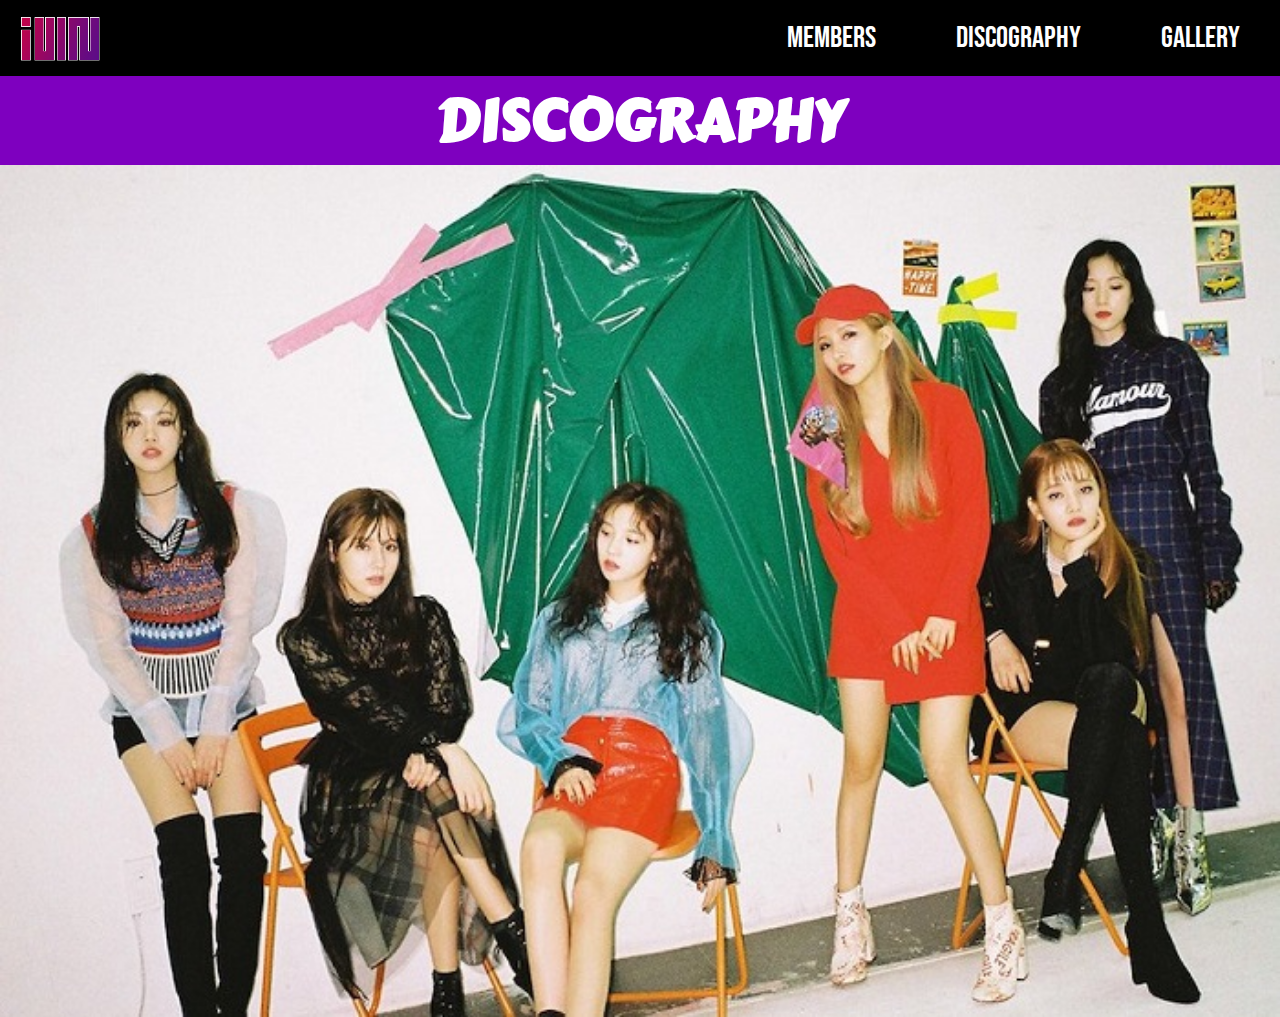
==== discography.html @ 2b24b5a2 "." ====
<!DOCTYPE html>
<html>
  <head>
    <meta charset="UTF-8">
    <meta name="viewport" content="width=device-width, initial-scale=1.0">
    <meta http-equiv="X-UA-Compatible" content="ie=edge">
    <link href= "style.css" rel="stylesheet" type="text/css">
    <link href="https://fonts.googleapis.com/css2?family=Bebas+Neue&family=Carter+One&display=swap" rel="stylesheet">
    <title>Navigation</title>
  </head>
  <body>
    <nav class="nav-bar">
        <div class= "logo"><a href= "index.html"><img src= "gidlelogo.png" style= "width: 80px; height: 45px"></a> </div>
        <div class="nav-links">
          <ul>
            <li><a href="https://kprofiles.com/idle-members-profile/" target="_blank">Members</a></li>
            <li><a href="discography.html">Discography</a></li>
            <li><a href="gallery.html">Gallery</a></li>
          </ul>
        </div>
      </nav>
      <div class="title-text">
        <h1 style="font-size: 4.5vw;">Discography</h1>
      <div class="discography-photo"><img src="gidlephoto3.jpg" alt="gidle debut album" width="700px"; height="466px">
      </div>
  </body>
</html>
---- style.css ----
* {
  margin: 0px;
  padding: 0px;
  box-sizing: border-box;
}

.title-text h1{
  position: relative;
  margin: 0;
  padding: 0;
  display: flex;
  justify-content: center;
  text-align: center;
  text-transform: uppercase;
  color: white;
  white-space: nowrap;
  font-family: 'Carter One', cursive;
}

.main-photo img{
  display: flex;
  width: 100%;
  height: auto;
}

.discography-photo img{
  display: flex;
  width: 100%;
  height: auto;
}

.gallery-photo img{
  display: flex;
  width: 100%;
  height: auto;
}
.official-logo {
  position: absolute;
  display: flex;
  width: 150px;
  height: 150px;
  left: 50px;
  top: 1263px;
}

.deul {
  position: absolute;
  display: flex;
  width: 80px;
  height: 80px;
  left: 120px;
  top: 1420px;
}

.neverland-logo {
  position: absolute;
  display: flex;
  width: 150px;
  height: 150px;
  top: 1263px;
  right: 450px;
}

.neon-red {
  position: absolute;
  display: flex;
  width: 70px;
  height: 70px;
  top: 1680px;
  right: 530px;
}

.chic-violet {
  position: absolute;
  display: flex;
  width: 70px;
  height: 70px;
  top: 1600px;
  right: 530px;
}

.cube-logo {
  position: absolute;
  display: flex;
  width: 70px;
  height: 70px;
  top: 1600px;
  left: 50px;
}

.republic-logo {
  position: absolute;
  display: flex;
  width: 70px;
  height: 70px;
  top: 1600px;
  left: 130px;
}

.universal-logo {
  position: absolute;
  display: flex;
  width: 70px;
  height: 70px;
  top: 1680px;
  left: 50px;
}

.hotidol-logo {
  position: absolute;
  display: flex;
  width: 70px;
  height: 70px;
  top: 1680px;
  left: 130px;
}


.intro-text h2{
  position: relative;
  font-family: 'Bebas Neue', sans-serif;
  text-align: center;
  justify-content: center;
  top: 50px;
  color: white;
  flex-wrap: wrap;
  font-size: 50px;
}

.intro-text p {
  position: relative;
  text-align: center;
  justify-content: center;
  color: white;
  overflow-wrap: break-word;
  font-size: 18px;
  top: 80px;
}

.name-text h2 {
  position: absolute;
  font-family: 'Bebas Neue', sans-serif;
  font-size: 40px;
  color: white;
  top: 1195px;
  padding-left: 50px;
}

.name-text p {
  position: absolute;
  color: white;
  font-size: 17px;
  top: 1260px;
  left: 220px;
  overflow-wrap: break-word;
  line-height: 25px;
}

.fandom-text h2 {
  position: absolute;
  font-family: 'Bebas Neue', sans-serif;
  font-size: 40px;
  color: white;
  top: 1195px;
  padding-left: 665px;
}

.fandom-text p {
  position: absolute;
  font-size: 17px;
  color: white;
  top: 1260px;
  left: 830px;
  line-height: 25px;
}

.colours-text h2 {
  position: absolute;
  font-family: 'Bebas Neue', sans-serif;
  font-size: 40px;
  color: white;
  top: 1530px;
  right: 380px;
}

.colours-text p {
  position: absolute;
  font-size: 17px;
  color: white;
  top: 1600px;
  left: 750px;
}

.labels-text h2{
  position: absolute;
  font-family: 'Bebas Neue', sans-serif;
  font-size: 40px;
  color: white;
  top: 1530px;
  left: 50px;
}

.labels-text p {
  position: absolute;
  font-size: 17px;
  color: white;
  top: 1600px;
  left: 220px;
  line-height: 25px;
}

.members-text h2 {
  position: relative;
  text-align: center;
  justify-content: center;
  color: white;
  font-family: 'Bebas Neue', sans-serif;
  font-size: 40px;
  top: 800px;
}

.links-text h2 {
  position: relative;
  text-align: center;
  justify-content: center;
  color: white;
  font-family: 'Bebas Neue', sans-serif;
  font-size: 40px;
  top: 1000px;
}

.links-text p {
  position: relative;
  text-decoration: none;
  justify-content: center;
  text-align: center;
  color: white;
  top: 1000px;
}

.links-text a:link {
  text-decoration: none;
  color: white;
  font-size: 18px;
  line-height: 30px;
}

.links-text a:visited {
  text-decoration: none;
  color: white;
}

.links-text a:hover {
  color: rgb(0, 0, 107);
}

body {
  font-family: "Arial", serif;
  background-color: #7e00bf;
  margin: 0;
  padding: 0;
  overflow-x: hidden;
}

header {
  position: fixed;
}

div.logo {
  margin-left: 20px;
  padding-top: 10px;
}

.nav-bar {
  z-index: 1;
  width: 100%;
  display: flex;
  justify-content: space-between;
  align-items: center;
  background-color: black;
  color: white;
  font-family: 'Bebas Neue', sans-serif;
  font-size: 30px;
}

.nav-links ul {
  position: relative;
  margin: 0;
  padding: 0;
  display: flex;
}

.nav-links li {
  position: relative;
  list-style: none;
}

.nav-links li a {
  position: relative;
  text-decoration: none;
  color: white;
  padding: 20px 40px;
  display: block;
}

.nav-links li:hover {
  background-color: rgb(143, 143, 143);
  color: black;
}

.members-box {
  display: flex;
  flex-wrap: wrap;
  justify-content: center;
  align-items: center;
}

.miyeon-box {
  position: relative;
  display: flex;
  flex-direction: column;
  align-items: center;
  justify-content: center;
  width: 350px;
  height: auto;
  background-color: white;
  text-align: center;
  margin: 20px;
  padding: 20px;
  top: 860px;
}

.minnie-box {
  position: relative;
  display: flex;
  flex-direction: column;
  align-items: center;
  justify-content: center;
  width: 350px;
  height: auto;
  background-color: white;
  text-align: center;
  margin: 20px;
  padding: 20px;
  top: 890px;
}

.soojin-box {
  position: relative;
  display: flex;
  flex-direction: column;
  align-items: center;
  justify-content: center;
  width: 350px;
  height: auto;
  background-color: white;
  text-align: center;
  margin: 20px;
  padding: 20px;
  top: 870px;
}

.soyeon-box {
  position: relative;
  display: flex;
  flex-direction: column;
  align-items: center;
  justify-content: center;
  width: 350px;
  height: auto;
  background-color: white;
  text-align: center;
  margin: 20px;
  padding: 20px;
  top: 870px;
}

.yuqi-box {
  position: relative;
  display: flex;
  flex-direction: column;
  align-items: center;
  justify-content: center;
  width: 350px;
  height: auto;
  background-color: white;
  text-align: center;
  margin: 20px;
  padding: 20px;
  top: 880px;
}

.shuhua-box {
  position: relative;
  display: flex;
  flex-direction: column;
  align-items: center;
  justify-content: center;
  width: 350px;
  height: auto;
  background-color: white;
  text-align: center;
  margin: 20px;
  padding: 20px;
  top: 860px;
}

.miyeon-id {
  display: flex;
  justify-content: center;
  align-items: center;
  width: 275px;
  height: 350px;
  margin-bottom: 10px;
  padding: 20px;
  -webkit-background-size: cover;
  background-size: cover;
  background-position: center center;
}

.miyeon-box .miyeon-id {
  background-image: url(miyeonid.jpeg);
}

.minnie-id {
  display: flex;
  justify-content: center;
  align-items: center;
  width: 275px;
  height: 350px;
  margin-bottom: 10px;
  padding: 20px;
  -webkit-background-size: cover;
  background-size: cover;
  background-position: center center;
}

.minnie-box .minnie-id {
  background-image: url(minnieid.jpeg);
}

.soojin-id {
  display: flex;
  justify-content: center;
  align-items: center;
  width: 275px;
  height: 350px;
  margin-bottom: 10px;
  padding: 20px;
  -webkit-background-size: cover;
  background-size: cover;
  background-position: center center;
}

.soojin-box .soojin-id {
  background-image: url(soojinid.jpeg);
}

.soyeon-id {
  display: flex;
  justify-content: center;
  align-items: center;
  width: 275px;
  height: 350px;
  margin-bottom: 10px;
  padding: 20px;
  -webkit-background-size: cover;
  background-size: cover;
  background-position: center center;
}

.soyeon-box .soyeon-id {
  background-image: url(soyeonid.jpeg);
}

.yuqi-id {
  display: flex;
  justify-content: center;
  align-items: center;
  width: 275px;
  height: 350px;
  margin-bottom: 10px;
  padding: 20px;
  -webkit-background-size: cover;
  background-size: cover;
  background-position: center center;
}

.yuqi-box .yuqi-id {
  background-image: url(yuqiid.jpeg);
}

.shuhua-id {
  display: flex;
  justify-content: center;
  align-items: center;
  width: 275px;
  height: 350px;
  margin-bottom: 10px;
  padding: 20px;
  -webkit-background-size: cover;
  background-size: cover;
  background-position: center center;
}

.shuhua-box .shuhua-id {
  background-image: url(shuhuaid.jpeg);
}

.miyeon-text h3 {
  font-size: 24px;
  line-height: 40px;
}

.minnie-text h3 {
  font-size: 24px;
  line-height: 40px;
}

.soojin-text h3 {
  font-size: 24px;
  line-height: 40px;
}

.soyeon-text h3 {
  font-size: 24px;
  line-height: 40px;
}

.yuqi-text h3 {
  font-size: 24px;
  line-height: 40px;
}

.shuhua-text h3 {
  font-size: 24px;
  line-height: 40px;
}

.miyeon-text p {
  font-size: 17px;
}

.minnie-text p {
  font-size: 17px;
}

.soojin-text p {
  font-size: 17px;
}

.soyeon-text p {
  font-size: 17px;
}

.yuqi-text p {
  font-size: 17px;
}

.shuhua-text p {
  font-size: 17px;
}

.miyeon-box:hover {
  background-color: rgb(231, 231, 231);
  color: black;
}

.minnie-box:hover {
  background-color: lightskyblue;
  color: black;
}

.soojin-box:hover {
  background-color: rgb(196, 0, 0);
  color: white;
}

.soyeon-box:hover {
  background-color: rgb(223, 119, 0);
  color: white;
}

.yuqi-box:hover {
  background-color: rgb(0, 112, 0);
  color: white;
}

.shuhua-box:hover {
  background-color: rgb(255, 255, 19);
  color: black;
}


@media screen and (max-width: 1024px){
  .nav-bar{
    width: 100%;
  }
}

@media screen and (max-width: 600px){

  div.logo {
    margin: 10px; 
  }

  .nav-bar {
    font-size: 20px;
    align-items: right;
  }

  .nav-links li a {
    padding: 20px 15px;
  }

  .intro-text h2{
    font-size: 30px;
  }

  .intro-text p{
    overflow-wrap: break-word;
    font-size: 14px;
  }

  .name-text h2{
    position: relative;
    font-size: 30px;
    justify-content: center;
    text-align: center;
    top: 120px;
    padding: 0;
  }

  .name-text p {
    position: relative;
    font-size: 14px;
    justify-content: center;
    text-align: center;
    padding: 0;
    left: 0;
    top: 300px;
    line-height: 20px;
  }

  .fandom-text h2 {
    position: relative;
    font-size: 30px;
    justify-content: center;
    text-align: center;
    top: 340px;
    padding: 0;
  }

  .fandom-text p {
    position: relative;
    font-size: 14px;
    justify-content: center;
    text-align: center;
    top: 520px;
    padding: 0;
    left: 0;
    right: 0;
  }

  .labels-text h2 {
    position: relative;
    font-size: 30px;
    justify-content: center;
    text-align: center;
    top: 410px;
    left: 0;
    padding: 0;
  }

  .labels-text p {
    position: relative;
    font-size: 14px;
    justify-content: center;
    text-align: center;
    top: 510px;
    left: 0;
    padding: 0;
  }

  .colours-text h2 {
    position: relative;
    font-size: 30px;
    justify-content: center;
    text-align: center;
    top: 840px;
    left: 0;
    padding: 0;
  }

  .colours-text p {
    position: relative;
    font-size: 14px;
    justify-content: center;
    text-align: center;
    top: 950px;
    left: 0;
    padding: 0;
  }

  .members-text h2 {
    position: relative;
    font-size: 30px;
    justify-content: center;
    text-align: center;
    top: 860px;
    left: 0;
    padding: 0;
  }

  .official-logo {
    position: absolute;
    width: 150px;
    height: 150px;
    top: 750px;
    left: 130px;
  }

  .deul {
    position: absolute;
    width: 150px;
    height: 150px;
    top: 750px;
    left: 300px;
  }

  .neverland-logo {
    position: absolute;
    top: 1210px;
    left: 220px;
  }

  .cube-logo {
    position: absolute;
    left: 135px;
    top: 1690px;
  }

  .republic-logo {
    position: absolute;
    top: 1690px;
    left: 215px;
  }

  .universal-logo {
    position: absolute;
    top: 1690px;
    left: 295px;
  }

  .hotidol-logo {
    position: absolute;
    top: 1690px;
    left: 375px;
  }

  .neon-red {
    position: absolute;
    top: 1970px;
    left: 215px;
  }

  .chic-violet {
    position: absolute;
    top: 1970px;
    left: 295px;
  }

}
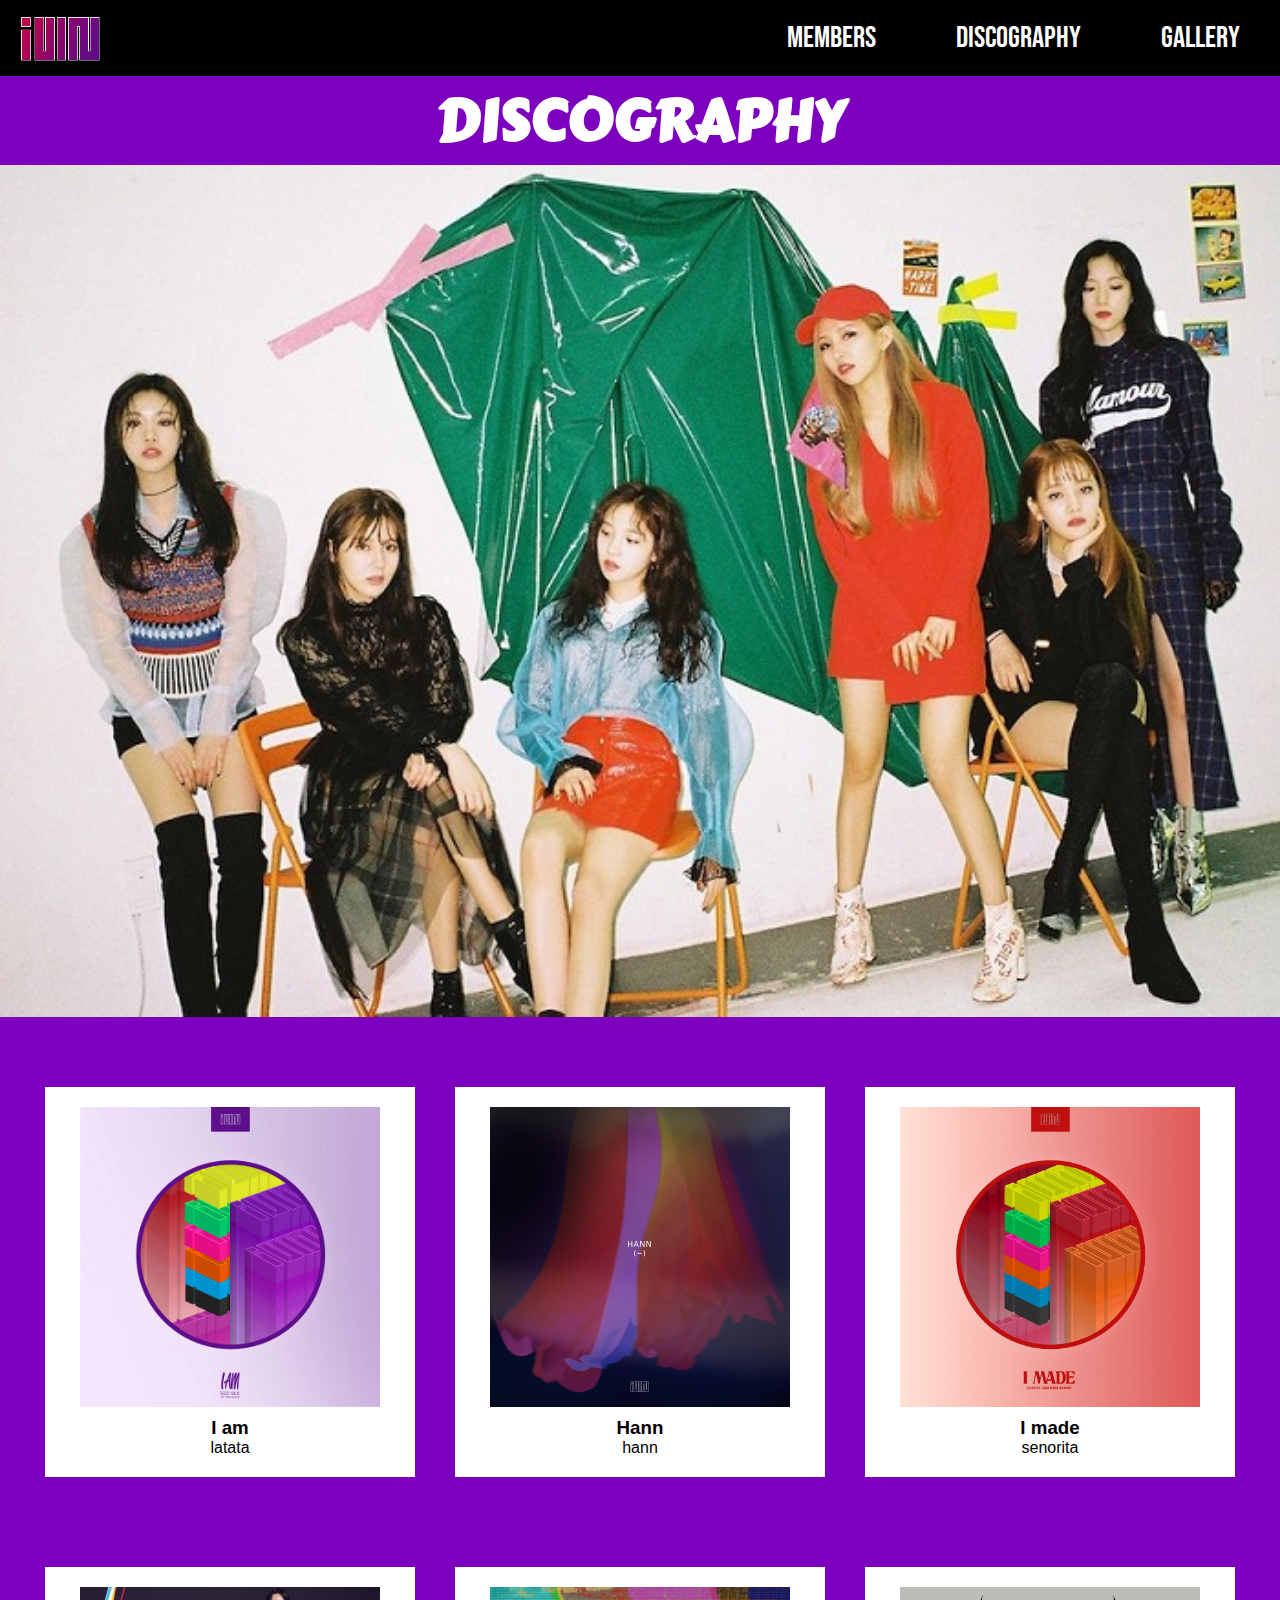
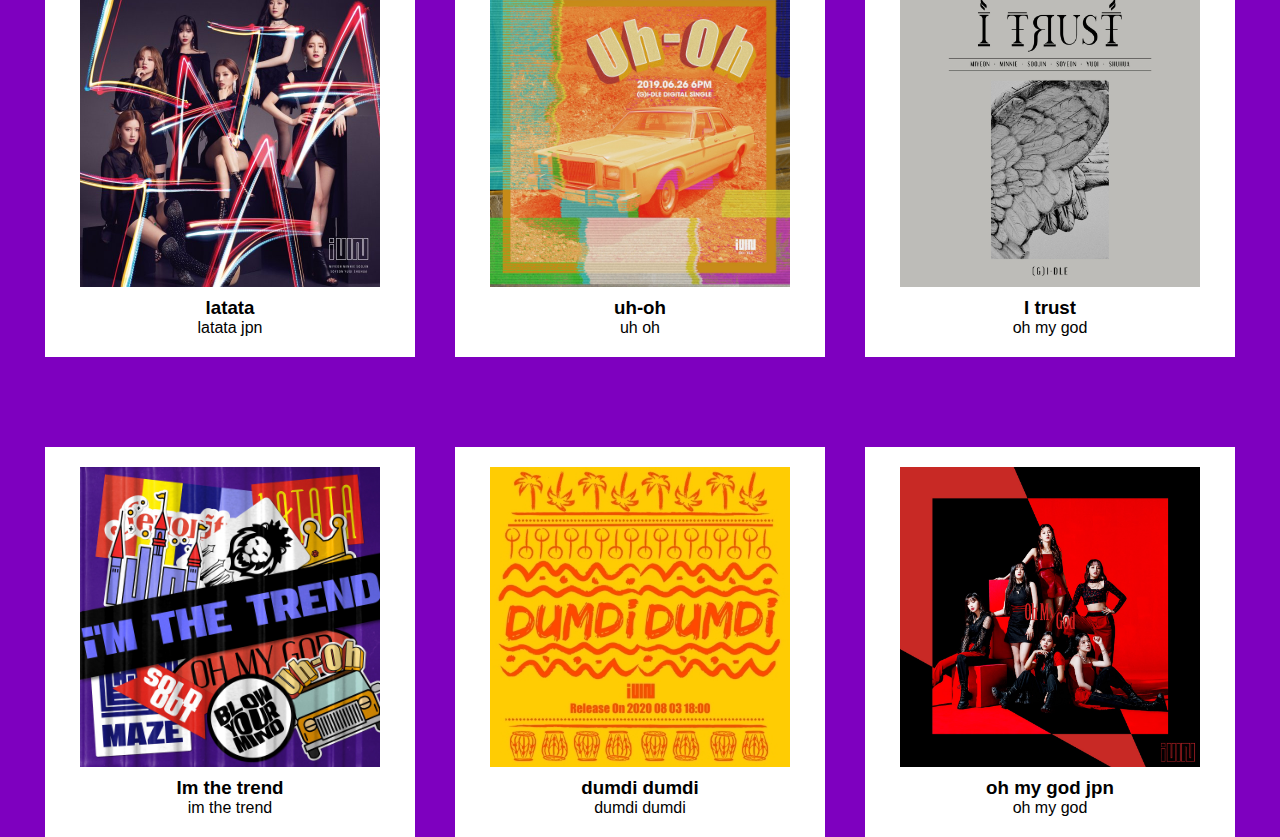
==== commit 6605b6d0: "." ====
--- a/discography.html
+++ b/discography.html
@@ -23,5 +23,70 @@
         <h1 style="font-size: 4.5vw;">Discography</h1>
       <div class="discography-photo"><img src="gidlephoto3.jpg" alt="gidle debut album" width="700px"; height="466px">
       </div>
+      <div class="disco-box">
+          <div class="iam-box">
+              <div class="iam-cover"></div>
+              <div class="iam-text">
+                  <h3>I am</h3>
+                  <p>latata</p>
+              </div>
+          </div>
+          <div class="hann-box">
+            <div class="hann-cover"></div>
+            <div class="hann-text">
+                <h3>Hann</h3>
+                <p>hann</p>
+            </div>
+        </div>
+        <div class="imade-box">
+            <div class="imade-cover"></div>
+            <div class="imade-text">
+                <h3>I made</h3>
+                <p>senorita</p>
+            </div>
+        </div>
+        <div class="latata-box">
+            <div class="latata-cover"></div>
+            <div class="latata-text">
+                <h3>latata</h3>
+                <p>latata jpn</p>
+            </div>
+        </div>
+        <div class="uhoh-box">
+            <div class="uhoh-cover"></div>
+            <div class="uhoh-text">
+                <h3>uh-oh</h3>
+                <p>uh oh</p>
+            </div>
+        </div>
+        <div class="itrust-box">
+            <div class="itrust-cover"></div>
+            <div class="itrust-text">
+                <h3>I trust</h3>
+                <p>oh my god</p>
+            </div>
+        </div>
+        <div class="imthetrend-box">
+            <div class="imthetrend-cover"></div>
+            <div class="imthetrend-text">
+                <h3>Im the trend</h3>
+                <p>im the trend</p>
+            </div>
+        </div>
+        <div class="dumdi-box">
+            <div class="dumdi-cover"></div>
+            <div class="dumdi-text">
+                <h3>dumdi dumdi</h3>
+                <p>dumdi dumdi</p>
+            </div>
+        </div>
+        <div class="ohmygod-box">
+            <div class="ohmygod-cover"></div>
+            <div class="ohmygod-text">
+                <h3>oh my god jpn</h3>
+                <p>oh my god</p>
+            </div>
+        </div>
+      </div>
   </body>
 </html>--- a/style.css
+++ b/style.css
@@ -591,7 +591,327 @@
   color: black;
 }
 
-
+.gallery-text h1{
+  position: relative;
+  margin: 0;
+  padding: 0;
+  display: flex;
+  justify-content: center;
+  text-align: center;
+  text-transform: uppercase;
+  color: white;
+  white-space: nowrap;
+  font-family: 'Carter One', cursive;
+}
+
+.discography-text h1{
+  position: relative;
+  margin: 0;
+  padding: 0;
+  display: flex;
+  justify-content: center;
+  text-align: center;
+  text-transform: uppercase;
+  color: white;
+  white-space: nowrap;
+  font-family: 'Carter One', cursive;
+}
+
+
+.disco-box {
+  display: flex;
+  flex-wrap: wrap;
+  justify-content: center;
+  align-items: center;
+}
+
+.iam-box {
+  position: relative;
+  display: flex;
+  flex-direction: column;
+  align-items: center;
+  justify-content: center;
+  width: 370px;
+  height: auto;
+  background-color: white;
+  text-align: center;
+  margin: 20px;
+  padding: 20px;
+  top: 50px;
+}
+
+.hann-box {
+  position: relative;
+  display: flex;
+  flex-direction: column;
+  align-items: center;
+  justify-content: center;
+  width: 370px;
+  height: auto;
+  background-color: white;
+  text-align: center;
+  margin: 20px;
+  padding: 20px;
+  top: 50px;
+}
+
+.imade-box {
+  position: relative;
+  display: flex;
+  flex-direction: column;
+  align-items: center;
+  justify-content: center;
+  width: 370px;
+  height: auto;
+  background-color: white;
+  text-align: center;
+  margin: 20px;
+  padding: 20px;
+  top: 50px;
+}
+
+.latata-box {
+  position: relative;
+  display: flex;
+  flex-direction: column;
+  align-items: center;
+  justify-content: center;
+  width: 370px;
+  height: auto;
+  background-color: white;
+  text-align: center;
+  margin: 20px;
+  padding: 20px;
+  top: 100px;
+}
+
+.uhoh-box {
+  position: relative;
+  display: flex;
+  flex-direction: column;
+  align-items: center;
+  justify-content: center;
+  width: 370px;
+  height: auto;
+  background-color: white;
+  text-align: center;
+  margin: 20px;
+  padding: 20px;
+  top: 100px;
+}
+
+.itrust-box {
+  position: relative;
+  display: flex;
+  flex-direction: column;
+  align-items: center;
+  justify-content: center;
+  width: 370px;
+  height: auto;
+  background-color: white;
+  text-align: center;
+  margin: 20px;
+  padding: 20px;
+  top: 100px;
+}
+
+.imthetrend-box {
+  position: relative;
+  display: flex;
+  flex-direction: column;
+  align-items: center;
+  justify-content: center;
+  width: 370px;
+  height: auto;
+  background-color: white;
+  text-align: center;
+  margin: 20px;
+  padding: 20px;
+  top: 150px;
+}
+
+.dumdi-box {
+  position: relative;
+  display: flex;
+  flex-direction: column;
+  align-items: center;
+  justify-content: center;
+  width: 370px;
+  height: auto;
+  background-color: white;
+  text-align: center;
+  margin: 20px;
+  padding: 20px;
+  top: 150px;
+}
+
+.ohmygod-box {
+  position: relative;
+  display: flex;
+  flex-direction: column;
+  align-items: center;
+  justify-content: center;
+  width: 370px;
+  height: auto;
+  background-color: white;
+  text-align: center;
+  margin: 20px;
+  padding: 20px;
+  top: 150px;
+}
+
+.iam-cover {
+  display: flex;
+  justify-content: center;
+  align-items: center;
+  width: 300px;
+  height: 300px;
+  margin-bottom: 10px;
+  padding: 20px;
+  -webkit-background-size: cover;
+  background-size: cover;
+  background-position: center center;
+}
+
+.hann-cover {
+  display: flex;
+  justify-content: center;
+  align-items: center;
+  width: 300px;
+  height: 300px;
+  margin-bottom: 10px;
+  padding: 20px;
+  -webkit-background-size: cover;
+  background-size: cover;
+  background-position: center center;
+}
+
+.imade-cover {
+  display: flex;
+  justify-content: center;
+  align-items: center;
+  width: 300px;
+  height: 300px;
+  margin-bottom: 10px;
+  padding: 20px;
+  -webkit-background-size: cover;
+  background-size: cover;
+  background-position: center center;
+}
+
+.latata-cover {
+  display: flex;
+  justify-content: center;
+  align-items: center;
+  width: 300px;
+  height: 300px;
+  margin-bottom: 10px;
+  padding: 20px;
+  -webkit-background-size: cover;
+  background-size: cover;
+  background-position: center center;
+}
+
+.uhoh-cover {
+  display: flex;
+  justify-content: center;
+  align-items: center;
+  width: 300px;
+  height: 300px;
+  margin-bottom: 10px;
+  padding: 20px;
+  -webkit-background-size: cover;
+  background-size: cover;
+  background-position: center center;
+}
+
+.itrust-cover {
+  display: flex;
+  justify-content: center;
+  align-items: center;
+  width: 300px;
+  height: 300px;
+  margin-bottom: 10px;
+  padding: 20px;
+  -webkit-background-size: cover;
+  background-size: cover;
+  background-position: center center;
+}
+
+.imthetrend-cover {
+  display: flex;
+  justify-content: center;
+  align-items: center;
+  width: 300px;
+  height: 300px;
+  margin-bottom: 10px;
+  padding: 20px;
+  -webkit-background-size: cover;
+  background-size: cover;
+  background-position: center center;
+}
+
+.dumdi-cover {
+  display: flex;
+  justify-content: center;
+  align-items: center;
+  width: 300px;
+  height: 300px;
+  margin-bottom: 10px;
+  padding: 20px;
+  -webkit-background-size: cover;
+  background-size: cover;
+  background-position: center center;
+}
+
+.ohmygod-cover {
+  display: flex;
+  justify-content: center;
+  align-items: center;
+  width: 300px;
+  height: 300px;
+  margin-bottom: 10px;
+  padding: 20px;
+  -webkit-background-size: cover;
+  background-size: cover;
+  background-position: center center;
+}
+
+.iam-box .iam-cover {
+  background-image: url(gidleiam.png);
+}
+
+.hann-box .hann-cover {
+  background-image: url(gidlehann.jpg);
+}
+
+.imade-box .imade-cover {
+  background-image: url(gidleimade.jpg);
+}
+
+.latata-box .latata-cover {
+  background-image: url(gidlelatata.jpg);
+}
+
+.uhoh-box .uhoh-cover {
+  background-image: url(gidleuhoh.jpg);
+}
+
+.itrust-box .itrust-cover {
+  background-image: url(gidleitrust.jpg);
+}
+
+.imthetrend-box .imthetrend-cover {
+  background-image: url(gidleimthetrend.png);
+}
+
+.dumdi-box .dumdi-cover {
+  background-image: url(gidledumdidumdi.jpg);
+}
+
+.ohmygod-box .ohmygod-cover {
+  background-image: url(gidleohmygod.jpg);
+}
 @media screen and (max-width: 1024px){
   .nav-bar{
     width: 100%;
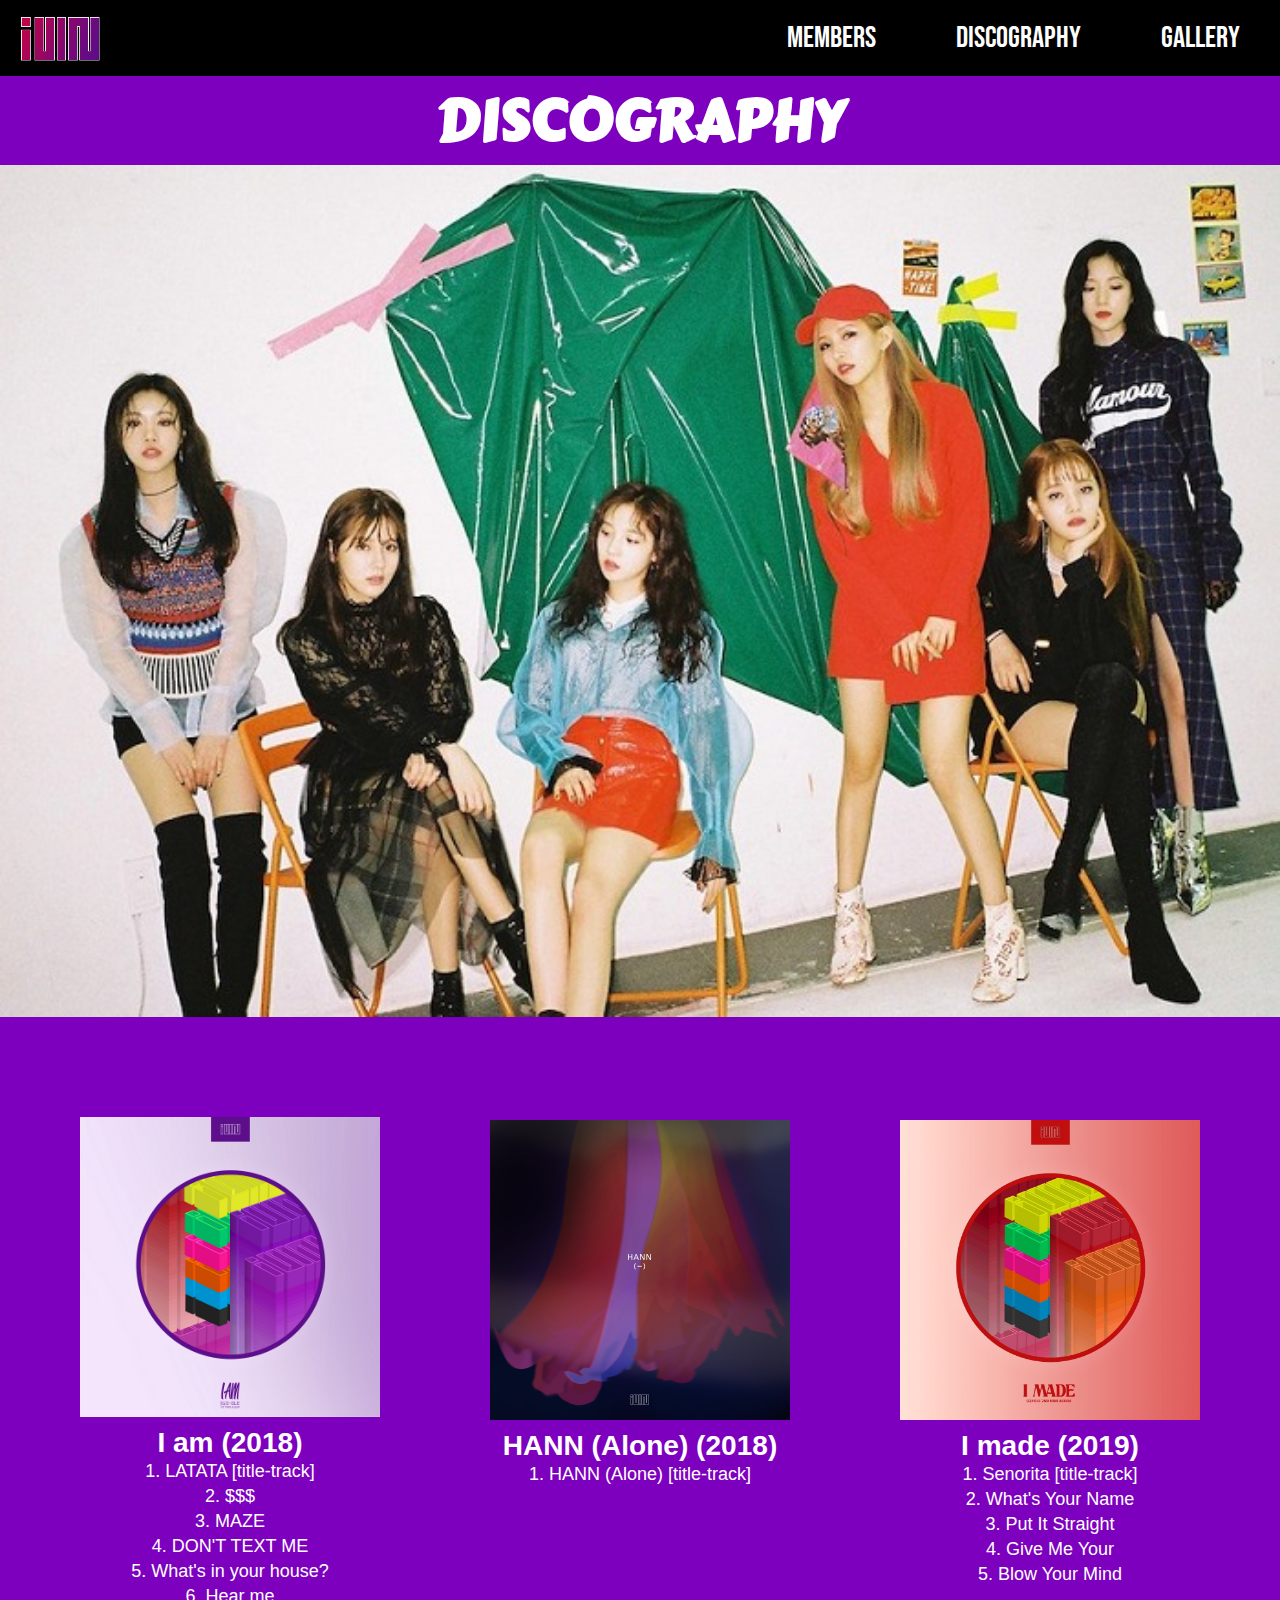
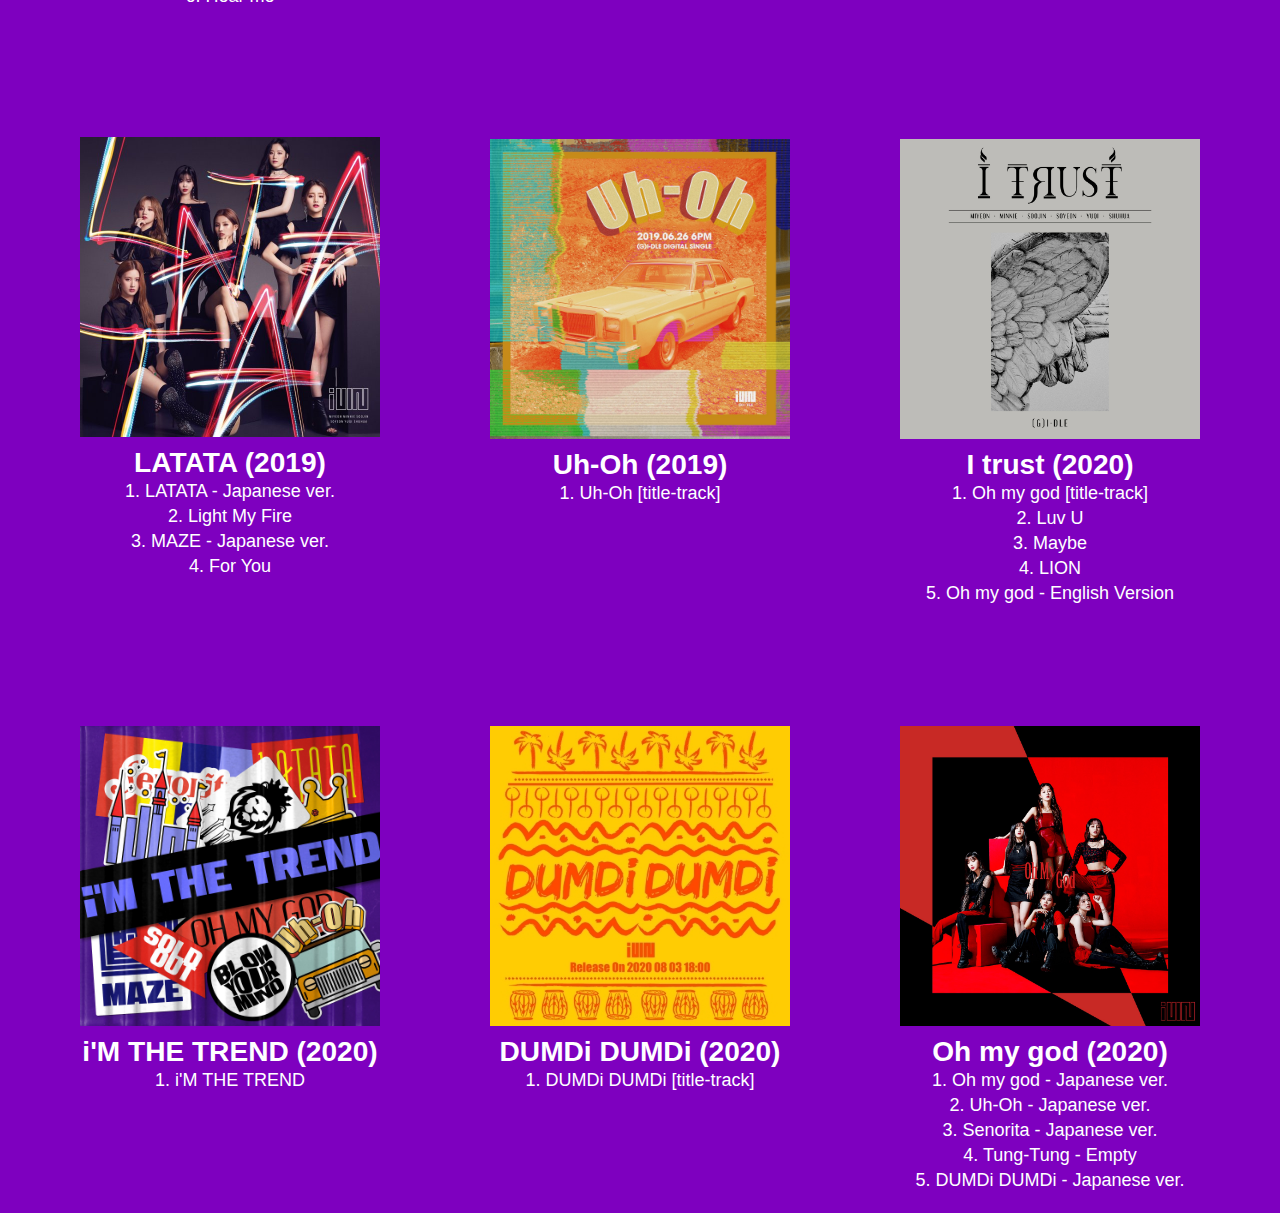
==== commit 696adf58: "." ====
--- a/discography.html
+++ b/discography.html
@@ -27,64 +27,90 @@
           <div class="iam-box">
               <div class="iam-cover"></div>
               <div class="iam-text">
-                  <h3>I am</h3>
-                  <p>latata</p>
+                  <h3>I am (2018)</h3>
+                  <p> 1. LATATA [title-track] <br>
+                      2. $$$ <br>
+                      3. MAZE <br>
+                      4. DON'T TEXT ME <br>
+                      5. What's in your house? <br>
+                      6. Hear me
+                  </p>
               </div>
           </div>
           <div class="hann-box">
             <div class="hann-cover"></div>
             <div class="hann-text">
-                <h3>Hann</h3>
-                <p>hann</p>
+                <h3>HANN (Alone) (2018)</h3>
+                <p>1. HANN (Alone) [title-track]</p>
             </div>
         </div>
         <div class="imade-box">
             <div class="imade-cover"></div>
             <div class="imade-text">
-                <h3>I made</h3>
-                <p>senorita</p>
+                <h3>I made (2019)</h3>
+                <p>1. Senorita [title-track] <br>
+                    2. What's Your Name <br>
+                    3. Put It Straight <br>
+                    4. Give Me Your <br>
+                    5. Blow Your Mind <br>
+                </p>
             </div>
         </div>
         <div class="latata-box">
             <div class="latata-cover"></div>
             <div class="latata-text">
-                <h3>latata</h3>
-                <p>latata jpn</p>
+                <h3>LATATA (2019)</h3>
+                <p>1. LATATA - Japanese ver. <br>
+                    2. Light My Fire <br>
+                    3. MAZE - Japanese ver. <br>
+                    4. For You
+                </p>
             </div>
         </div>
         <div class="uhoh-box">
             <div class="uhoh-cover"></div>
             <div class="uhoh-text">
-                <h3>uh-oh</h3>
-                <p>uh oh</p>
+                <h3>Uh-Oh (2019)</h3>
+                <p>1. Uh-Oh [title-track] <br>
+                </p>
             </div>
         </div>
         <div class="itrust-box">
             <div class="itrust-cover"></div>
             <div class="itrust-text">
-                <h3>I trust</h3>
-                <p>oh my god</p>
+                <h3>I trust (2020)</h3>
+                <p>1. Oh my god [title-track] <br>
+                    2. Luv U <br>
+                    3. Maybe <br>
+                    4. LION <br>
+                    5. Oh my god - English Version
+                </p>
             </div>
         </div>
         <div class="imthetrend-box">
             <div class="imthetrend-cover"></div>
             <div class="imthetrend-text">
-                <h3>Im the trend</h3>
-                <p>im the trend</p>
+                <h3>i'M THE TREND (2020)</h3>
+                <p>1. i'M THE TREND</p>
             </div>
         </div>
         <div class="dumdi-box">
             <div class="dumdi-cover"></div>
             <div class="dumdi-text">
-                <h3>dumdi dumdi</h3>
-                <p>dumdi dumdi</p>
+                <h3>DUMDi DUMDi (2020)</h3>
+                <p>1. DUMDi DUMDi [title-track]</p>
             </div>
         </div>
         <div class="ohmygod-box">
             <div class="ohmygod-cover"></div>
             <div class="ohmygod-text">
-                <h3>oh my god jpn</h3>
-                <p>oh my god</p>
+                <h3>Oh my god (2020)</h3>
+                <p>1. Oh my god - Japanese ver. <br>
+                    2. Uh-Oh - Japanese ver. <br>
+                    3. Senorita - Japanese ver. <br>
+                    4. Tung-Tung - Empty <br>
+                    5. DUMDi DUMDi - Japanese ver.
+                </p>
             </div>
         </div>
       </div>
--- a/style.css
+++ b/style.css
@@ -236,6 +236,7 @@
   text-align: center;
   color: white;
   top: 1000px;
+  padding-bottom: 100px;
 }
 
 .links-text a:link {
@@ -633,14 +634,41 @@
   justify-content: center;
   width: 370px;
   height: auto;
-  background-color: white;
+  text-align: center;
+  margin: 20px;
+  padding: 20px;
+  top: 60px;
+}
+
+.hann-box {
+  position: relative;
+  display: flex;
+  flex-direction: column;
+  align-items: center;
+  justify-content: center;
+  width: 370px;
+  height: auto;
+  text-align: center;
+  margin: 20px;
+  padding: 20px;
+  top: 0px;
+}
+
+.imade-box {
+  position: relative;
+  display: flex;
+  flex-direction: column;
+  align-items: center;
+  justify-content: center;
+  width: 370px;
+  height: auto;
   text-align: center;
   margin: 20px;
   padding: 20px;
   top: 50px;
 }
 
-.hann-box {
+.latata-box {
   position: relative;
   display: flex;
   flex-direction: column;
@@ -648,14 +676,13 @@
   justify-content: center;
   width: 370px;
   height: auto;
-  background-color: white;
-  text-align: center;
-  margin: 20px;
-  padding: 20px;
-  top: 50px;
-}
-
-.imade-box {
+  text-align: center;
+  margin: 20px;
+  padding: 20px;
+  top: 95px;
+}
+
+.uhoh-box {
   position: relative;
   display: flex;
   flex-direction: column;
@@ -663,14 +690,13 @@
   justify-content: center;
   width: 370px;
   height: auto;
-  background-color: white;
-  text-align: center;
-  margin: 20px;
-  padding: 20px;
-  top: 50px;
-}
-
-.latata-box {
+  text-align: center;
+  margin: 20px;
+  padding: 20px;
+  top: 60px;
+}
+
+.itrust-box {
   position: relative;
   display: flex;
   flex-direction: column;
@@ -678,14 +704,27 @@
   justify-content: center;
   width: 370px;
   height: auto;
-  background-color: white;
+  text-align: center;
+  margin: 20px;
+  padding: 20px;
+  top: 110px;
+}
+
+.imthetrend-box {
+  position: relative;
+  display: flex;
+  flex-direction: column;
+  align-items: center;
+  justify-content: center;
+  width: 370px;
+  height: auto;
   text-align: center;
   margin: 20px;
   padding: 20px;
   top: 100px;
 }
 
-.uhoh-box {
+.dumdi-box {
   position: relative;
   display: flex;
   flex-direction: column;
@@ -693,14 +732,13 @@
   justify-content: center;
   width: 370px;
   height: auto;
-  background-color: white;
   text-align: center;
   margin: 20px;
   padding: 20px;
   top: 100px;
 }
 
-.itrust-box {
+.ohmygod-box {
   position: relative;
   display: flex;
   flex-direction: column;
@@ -708,52 +746,6 @@
   justify-content: center;
   width: 370px;
   height: auto;
-  background-color: white;
-  text-align: center;
-  margin: 20px;
-  padding: 20px;
-  top: 100px;
-}
-
-.imthetrend-box {
-  position: relative;
-  display: flex;
-  flex-direction: column;
-  align-items: center;
-  justify-content: center;
-  width: 370px;
-  height: auto;
-  background-color: white;
-  text-align: center;
-  margin: 20px;
-  padding: 20px;
-  top: 150px;
-}
-
-.dumdi-box {
-  position: relative;
-  display: flex;
-  flex-direction: column;
-  align-items: center;
-  justify-content: center;
-  width: 370px;
-  height: auto;
-  background-color: white;
-  text-align: center;
-  margin: 20px;
-  padding: 20px;
-  top: 150px;
-}
-
-.ohmygod-box {
-  position: relative;
-  display: flex;
-  flex-direction: column;
-  align-items: center;
-  justify-content: center;
-  width: 370px;
-  height: auto;
-  background-color: white;
   text-align: center;
   margin: 20px;
   padding: 20px;
@@ -912,6 +904,108 @@
 .ohmygod-box .ohmygod-cover {
   background-image: url(gidleohmygod.jpg);
 }
+
+.iam-text {
+  font-size: 24px;
+  color: white;
+}
+
+.hann-text {
+  font-size: 24px;
+  color: white;
+}
+
+.imade-text {
+  font-size: 24px;
+  color: white;
+}
+
+.latata-text {
+  font-size: 24px;
+  color: white;
+}
+
+.uhoh-text {
+  font-size: 24px;
+  color: white;
+}
+
+.itrust-text {
+  font-size: 24px;
+  color: white;
+}
+
+.itrust-text {
+  font-size: 24px;
+  color: white;
+}
+
+.imthetrend-text {
+  font-size: 24px;
+  color: white;
+}
+
+.dumdi-text {
+  font-size: 24px;
+  color: white;
+}
+
+.ohmygod-text {
+  font-size: 24px;
+  color: white;
+}
+
+.iam-text p {
+  font-size: 18px;
+  line-height: 25px;
+}
+
+.hann-text p {
+  font-size: 18px;
+  line-height: 25px;
+}
+
+.imade-text p {
+  font-size: 18px;
+  line-height: 25px;
+}
+
+.latata-text p {
+  font-size: 18px;
+  line-height: 25px;
+}
+
+.uhoh-text p {
+  font-size: 18px;
+  line-height: 25px;
+}
+
+.itrust-text p {
+  font-size: 18px;
+  line-height: 25px;
+}
+
+.iam-text p {
+  font-size: 18px;
+  line-height: 25px;
+}
+
+.imthetrend-text p {
+  font-size: 18px;
+  line-height: 25px;
+}
+
+.dumdi-text p {
+  font-size: 18px;
+  line-height: 25px;
+}
+
+.ohmygod-text p {
+  font-size: 18px;
+  line-height: 25px;
+}
+
+
 @media screen and (max-width: 1024px){
   .nav-bar{
     width: 100%;
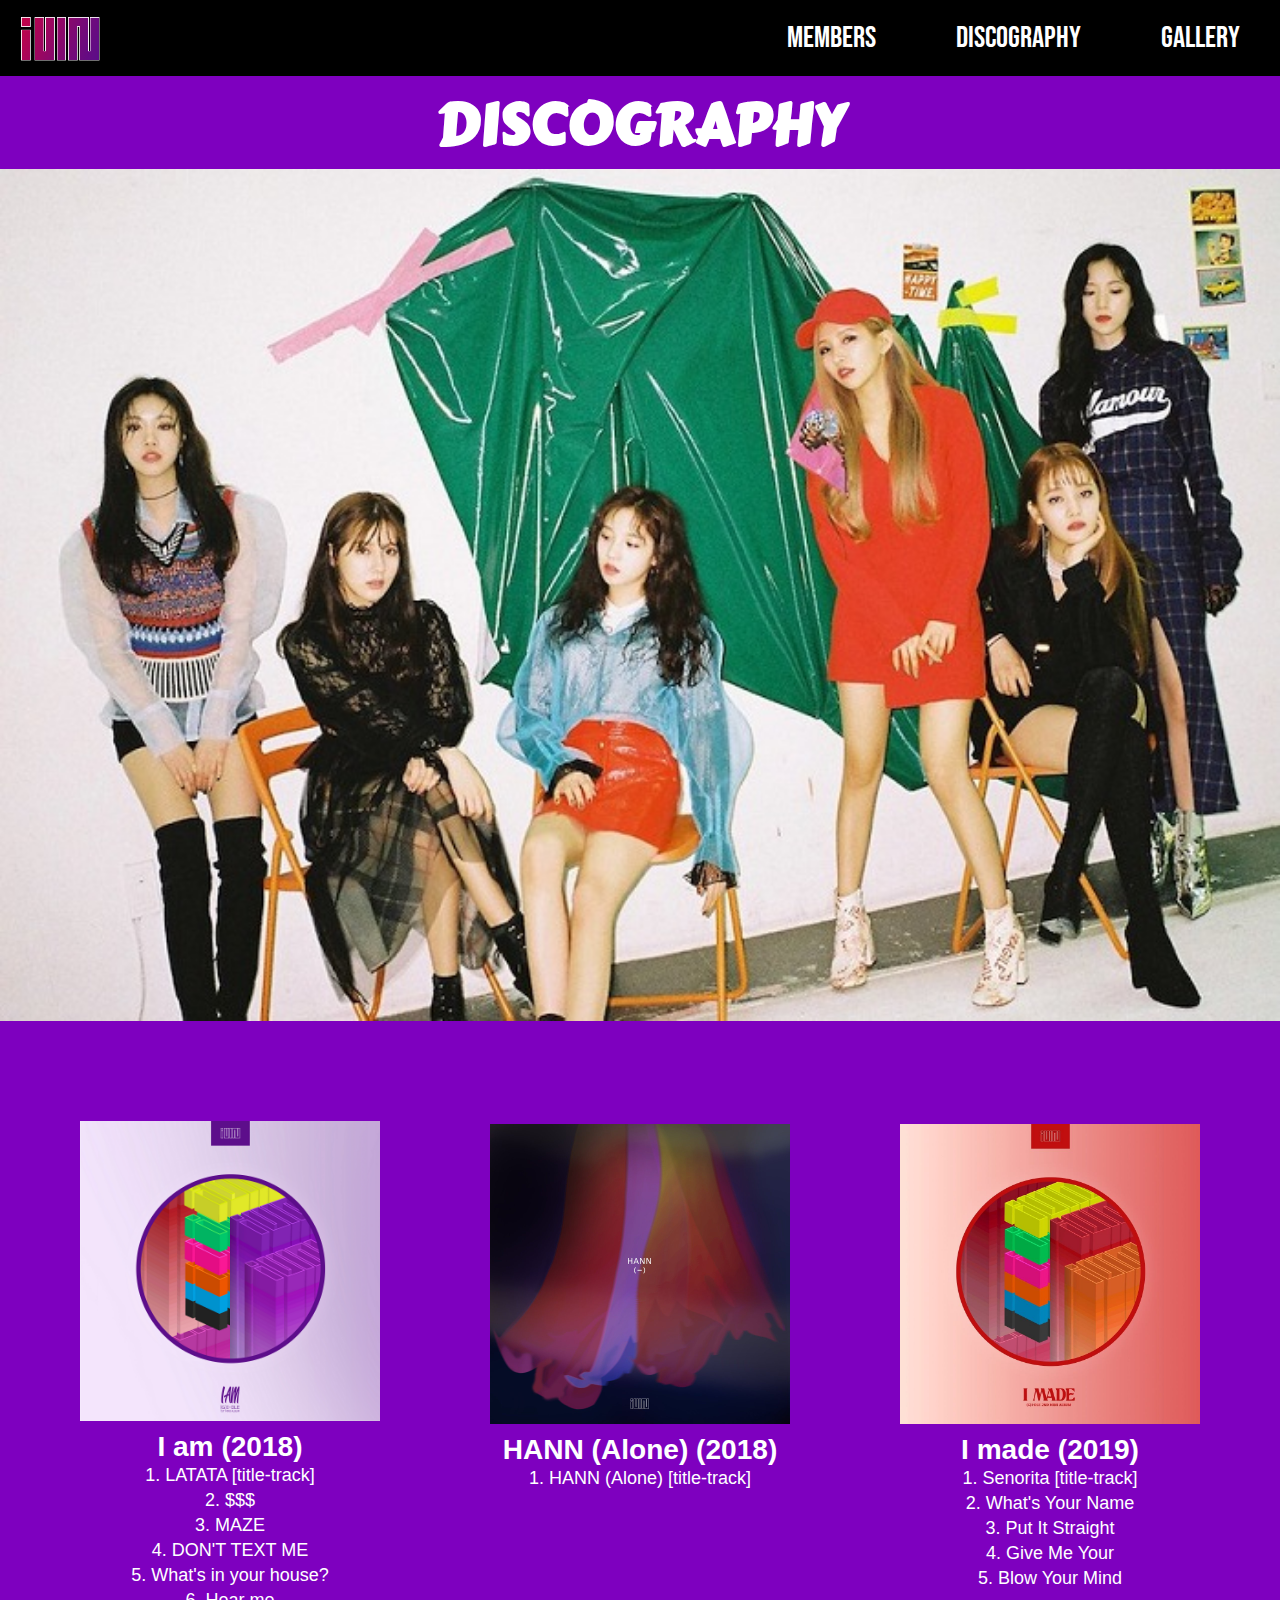
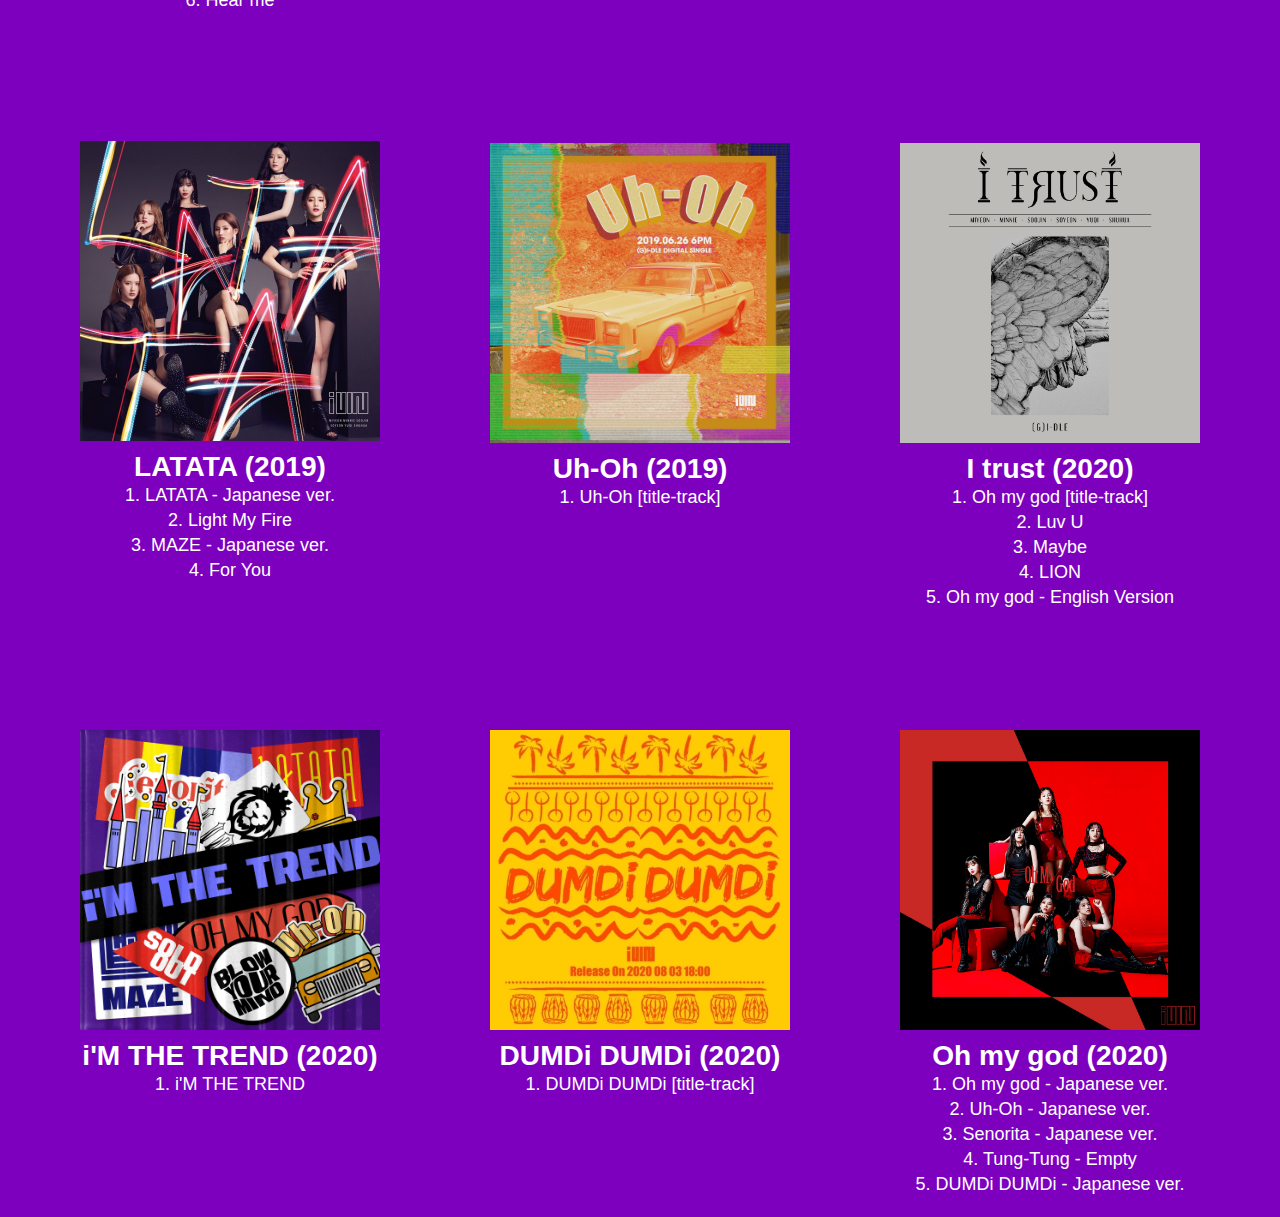
==== commit f1b4afa8: "." ====
--- a/discography.html
+++ b/discography.html
@@ -8,6 +8,12 @@
     <link href="https://fonts.googleapis.com/css2?family=Bebas+Neue&family=Carter+One&display=swap" rel="stylesheet">
     <title>Navigation</title>
   </head>
+
+
+
+
+<!--navigation bar-->
+
   <body>
     <nav class="nav-bar">
         <div class= "logo"><a href= "index.html"><img src= "gidlelogo.png" style= "width: 80px; height: 45px"></a> </div>
@@ -19,10 +25,23 @@
           </ul>
         </div>
       </nav>
+
+
+
+
+<!--page title-->
+
       <div class="title-text">
         <h1 style="font-size: 4.5vw;">Discography</h1>
       <div class="discography-photo"><img src="gidlephoto3.jpg" alt="gidle debut album" width="700px"; height="466px">
       </div>
+
+
+
+
+
+<!--discography flexbox-->
+
       <div class="disco-box">
           <div class="iam-box">
               <div class="iam-cover"></div>
@@ -37,13 +56,16 @@
                   </p>
               </div>
           </div>
+
           <div class="hann-box">
             <div class="hann-cover"></div>
             <div class="hann-text">
                 <h3>HANN (Alone) (2018)</h3>
                 <p>1. HANN (Alone) [title-track]</p>
             </div>
+
         </div>
+
         <div class="imade-box">
             <div class="imade-cover"></div>
             <div class="imade-text">
@@ -56,6 +78,7 @@
                 </p>
             </div>
         </div>
+
         <div class="latata-box">
             <div class="latata-cover"></div>
             <div class="latata-text">
@@ -67,6 +90,7 @@
                 </p>
             </div>
         </div>
+
         <div class="uhoh-box">
             <div class="uhoh-cover"></div>
             <div class="uhoh-text">
@@ -75,6 +99,7 @@
                 </p>
             </div>
         </div>
+
         <div class="itrust-box">
             <div class="itrust-cover"></div>
             <div class="itrust-text">
@@ -87,6 +112,7 @@
                 </p>
             </div>
         </div>
+
         <div class="imthetrend-box">
             <div class="imthetrend-cover"></div>
             <div class="imthetrend-text">
@@ -94,6 +120,7 @@
                 <p>1. i'M THE TREND</p>
             </div>
         </div>
+
         <div class="dumdi-box">
             <div class="dumdi-cover"></div>
             <div class="dumdi-text">
@@ -101,6 +128,7 @@
                 <p>1. DUMDi DUMDi [title-track]</p>
             </div>
         </div>
+        
         <div class="ohmygod-box">
             <div class="ohmygod-cover"></div>
             <div class="ohmygod-text">
--- a/style.css
+++ b/style.css
@@ -2,257 +2,6 @@
   margin: 0px;
   padding: 0px;
   box-sizing: border-box;
-}
-
-.title-text h1{
-  position: relative;
-  margin: 0;
-  padding: 0;
-  display: flex;
-  justify-content: center;
-  text-align: center;
-  text-transform: uppercase;
-  color: white;
-  white-space: nowrap;
-  font-family: 'Carter One', cursive;
-}
-
-.main-photo img{
-  display: flex;
-  width: 100%;
-  height: auto;
-}
-
-.discography-photo img{
-  display: flex;
-  width: 100%;
-  height: auto;
-}
-
-.gallery-photo img{
-  display: flex;
-  width: 100%;
-  height: auto;
-}
-.official-logo {
-  position: absolute;
-  display: flex;
-  width: 150px;
-  height: 150px;
-  left: 50px;
-  top: 1263px;
-}
-
-.deul {
-  position: absolute;
-  display: flex;
-  width: 80px;
-  height: 80px;
-  left: 120px;
-  top: 1420px;
-}
-
-.neverland-logo {
-  position: absolute;
-  display: flex;
-  width: 150px;
-  height: 150px;
-  top: 1263px;
-  right: 450px;
-}
-
-.neon-red {
-  position: absolute;
-  display: flex;
-  width: 70px;
-  height: 70px;
-  top: 1680px;
-  right: 530px;
-}
-
-.chic-violet {
-  position: absolute;
-  display: flex;
-  width: 70px;
-  height: 70px;
-  top: 1600px;
-  right: 530px;
-}
-
-.cube-logo {
-  position: absolute;
-  display: flex;
-  width: 70px;
-  height: 70px;
-  top: 1600px;
-  left: 50px;
-}
-
-.republic-logo {
-  position: absolute;
-  display: flex;
-  width: 70px;
-  height: 70px;
-  top: 1600px;
-  left: 130px;
-}
-
-.universal-logo {
-  position: absolute;
-  display: flex;
-  width: 70px;
-  height: 70px;
-  top: 1680px;
-  left: 50px;
-}
-
-.hotidol-logo {
-  position: absolute;
-  display: flex;
-  width: 70px;
-  height: 70px;
-  top: 1680px;
-  left: 130px;
-}
-
-
-.intro-text h2{
-  position: relative;
-  font-family: 'Bebas Neue', sans-serif;
-  text-align: center;
-  justify-content: center;
-  top: 50px;
-  color: white;
-  flex-wrap: wrap;
-  font-size: 50px;
-}
-
-.intro-text p {
-  position: relative;
-  text-align: center;
-  justify-content: center;
-  color: white;
-  overflow-wrap: break-word;
-  font-size: 18px;
-  top: 80px;
-}
-
-.name-text h2 {
-  position: absolute;
-  font-family: 'Bebas Neue', sans-serif;
-  font-size: 40px;
-  color: white;
-  top: 1195px;
-  padding-left: 50px;
-}
-
-.name-text p {
-  position: absolute;
-  color: white;
-  font-size: 17px;
-  top: 1260px;
-  left: 220px;
-  overflow-wrap: break-word;
-  line-height: 25px;
-}
-
-.fandom-text h2 {
-  position: absolute;
-  font-family: 'Bebas Neue', sans-serif;
-  font-size: 40px;
-  color: white;
-  top: 1195px;
-  padding-left: 665px;
-}
-
-.fandom-text p {
-  position: absolute;
-  font-size: 17px;
-  color: white;
-  top: 1260px;
-  left: 830px;
-  line-height: 25px;
-}
-
-.colours-text h2 {
-  position: absolute;
-  font-family: 'Bebas Neue', sans-serif;
-  font-size: 40px;
-  color: white;
-  top: 1530px;
-  right: 380px;
-}
-
-.colours-text p {
-  position: absolute;
-  font-size: 17px;
-  color: white;
-  top: 1600px;
-  left: 750px;
-}
-
-.labels-text h2{
-  position: absolute;
-  font-family: 'Bebas Neue', sans-serif;
-  font-size: 40px;
-  color: white;
-  top: 1530px;
-  left: 50px;
-}
-
-.labels-text p {
-  position: absolute;
-  font-size: 17px;
-  color: white;
-  top: 1600px;
-  left: 220px;
-  line-height: 25px;
-}
-
-.members-text h2 {
-  position: relative;
-  text-align: center;
-  justify-content: center;
-  color: white;
-  font-family: 'Bebas Neue', sans-serif;
-  font-size: 40px;
-  top: 800px;
-}
-
-.links-text h2 {
-  position: relative;
-  text-align: center;
-  justify-content: center;
-  color: white;
-  font-family: 'Bebas Neue', sans-serif;
-  font-size: 40px;
-  top: 1000px;
-}
-
-.links-text p {
-  position: relative;
-  text-decoration: none;
-  justify-content: center;
-  text-align: center;
-  color: white;
-  top: 1000px;
-  padding-bottom: 100px;
-}
-
-.links-text a:link {
-  text-decoration: none;
-  color: white;
-  font-size: 18px;
-  line-height: 30px;
-}
-
-.links-text a:visited {
-  text-decoration: none;
-  color: white;
-}
-
-.links-text a:hover {
-  color: rgb(0, 0, 107);
 }
 
 body {
@@ -263,6 +12,8 @@
   overflow-x: hidden;
 }
 
+/*navigation bar*/
+
 header {
   position: fixed;
 }
@@ -273,6 +24,7 @@
 }
 
 .nav-bar {
+  position: fixed;
   z-index: 1;
   width: 100%;
   display: flex;
@@ -309,6 +61,309 @@
   color: black;
 }
 
+/*HOMEPAGE HOMEPAGE HOMEPAGE HOMEPAGE HOMEPAGE HOMEPAGE HOMEPAGE HOMEPAGE HOMEPAGE HOMEPAGE HOMEPAGE HOMEPAGE*/
+
+/*homepage title*/
+
+.title-text h1{
+  position: relative;
+  margin: 0;
+  padding: 80px 0 0 0;
+  display: flex;
+  justify-content: center;
+  text-align: center;
+  text-transform: uppercase;
+  color: white;
+  white-space: nowrap;
+  font-family: 'Carter One', cursive;
+}
+
+
+/*homepage main image*/
+
+.main-photo img{
+  display: flex;
+  width: 100%;
+  height: auto;
+}
+
+/*discography page main image*/
+
+.discography-photo img{
+  display: flex;
+  width: 100%;
+  height: auto;
+}
+
+/*gallery page main image*/
+
+.gallery-photo img{
+  display: flex;
+  width: 100%;
+  height: auto;
+}
+
+
+
+
+/*homepage images*/
+
+.official-logo {
+  position: absolute;
+  display: flex;
+  width: 150px;
+  height: 150px;
+  left: 50px;
+  top: 1263px;
+}
+
+.deul {
+  position: absolute;
+  display: flex;
+  width: 80px;
+  height: 80px;
+  left: 120px;
+  top: 1420px;
+}
+
+.neverland-logo {
+  position: absolute;
+  display: flex;
+  width: 150px;
+  height: 150px;
+  top: 1263px;
+  right: 450px;
+}
+
+.neon-red {
+  position: absolute;
+  display: flex;
+  width: 70px;
+  height: 70px;
+  top: 1680px;
+  right: 530px;
+}
+
+.chic-violet {
+  position: absolute;
+  display: flex;
+  width: 70px;
+  height: 70px;
+  top: 1600px;
+  right: 530px;
+}
+
+.cube-logo {
+  position: absolute;
+  display: flex;
+  width: 70px;
+  height: 70px;
+  top: 1600px;
+  left: 50px;
+}
+
+.republic-logo {
+  position: absolute;
+  display: flex;
+  width: 70px;
+  height: 70px;
+  top: 1600px;
+  left: 130px;
+}
+
+.universal-logo {
+  position: absolute;
+  display: flex;
+  width: 70px;
+  height: 70px;
+  top: 1680px;
+  left: 50px;
+}
+
+.hotidol-logo {
+  position: absolute;
+  display: flex;
+  width: 70px;
+  height: 70px;
+  top: 1680px;
+  left: 130px;
+}
+
+
+
+
+/*homepage text*/
+
+/*introduction text*/
+
+.intro-text h2{
+  position: relative;
+  font-family: 'Bebas Neue', sans-serif;
+  text-align: center;
+  justify-content: center;
+  top: 50px;
+  color: white;
+  flex-wrap: wrap;
+  font-size: 50px;
+}
+
+.intro-text p {
+  position: relative;
+  text-align: center;
+  justify-content: center;
+  color: white;
+  overflow-wrap: break-word;
+  font-size: 18px;
+  top: 80px;
+}
+
+
+
+/*name and logo text*/
+
+.name-text h2 {
+  position: absolute;
+  font-family: 'Bebas Neue', sans-serif;
+  font-size: 40px;
+  color: white;
+  top: 1195px;
+  padding-left: 50px;
+}
+
+.name-text p {
+  position: absolute;
+  color: white;
+  font-size: 17px;
+  top: 1260px;
+  left: 220px;
+  overflow-wrap: break-word;
+  line-height: 25px;
+}
+
+
+
+/*fandom text*/
+
+.fandom-text h2 {
+  position: absolute;
+  font-family: 'Bebas Neue', sans-serif;
+  font-size: 40px;
+  color: white;
+  top: 1195px;
+  padding-left: 665px;
+}
+
+.fandom-text p {
+  position: absolute;
+  font-size: 17px;
+  color: white;
+  top: 1260px;
+  left: 830px;
+  line-height: 25px;
+}
+
+
+/*official colours text*/
+
+.colours-text h2 {
+  position: absolute;
+  font-family: 'Bebas Neue', sans-serif;
+  font-size: 40px;
+  color: white;
+  top: 1530px;
+  right: 380px;
+}
+
+.colours-text p {
+  position: absolute;
+  font-size: 17px;
+  color: white;
+  top: 1600px;
+  left: 750px;
+}
+
+
+
+/*labels text*/
+
+.labels-text h2{
+  position: absolute;
+  font-family: 'Bebas Neue', sans-serif;
+  font-size: 40px;
+  color: white;
+  top: 1530px;
+  left: 50px;
+}
+
+.labels-text p {
+  position: absolute;
+  font-size: 17px;
+  color: white;
+  top: 1600px;
+  left: 220px;
+  line-height: 25px;
+}
+
+
+
+/*members text*/
+
+.members-text h2 {
+  position: relative;
+  text-align: center;
+  justify-content: center;
+  color: white;
+  font-family: 'Bebas Neue', sans-serif;
+  font-size: 40px;
+  top: 800px;
+}
+
+
+
+/*links text*/
+
+.links-text h2 {
+  position: relative;
+  text-align: center;
+  justify-content: center;
+  color: white;
+  font-family: 'Bebas Neue', sans-serif;
+  font-size: 40px;
+  top: 1000px;
+}
+
+.links-text p {
+  position: relative;
+  text-decoration: none;
+  justify-content: center;
+  text-align: center;
+  color: white;
+  top: 1000px;
+  padding-bottom: 100px;
+}
+
+.links-text a:link {
+  text-decoration: none;
+  color: white;
+  font-size: 18px;
+  line-height: 30px;
+}
+
+.links-text a:visited {
+  text-decoration: none;
+  color: white;
+}
+
+.links-text a:hover {
+  color: rgb(0, 0, 107);
+}
+
+
+
+
+
+/*members flexbox*/
+
 .members-box {
   display: flex;
   flex-wrap: wrap;
@@ -316,6 +371,8 @@
   align-items: center;
 }
 
+/*members individual flexbox*/
+
 .miyeon-box {
   position: relative;
   display: flex;
@@ -405,6 +462,9 @@
   padding: 20px;
   top: 860px;
 }
+
+
+/*members flexbox images*/
 
 .miyeon-id {
   display: flex;
@@ -508,6 +568,9 @@
   background-image: url(shuhuaid.jpeg);
 }
 
+
+/*flexbox text*/
+
 .miyeon-text h3 {
   font-size: 24px;
   line-height: 40px;
@@ -561,6 +624,9 @@
 .shuhua-text p {
   font-size: 17px;
 }
+
+
+/*flexbox hover effect*/
 
 .miyeon-box:hover {
   background-color: rgb(231, 231, 231);
@@ -592,10 +658,21 @@
   color: black;
 }
 
-.gallery-text h1{
+
+
+
+
+
+
+
+/*DISCOGRAPHY PAGE DISCOGRAPHY PAGE DISCOGRAPHY PAGE DISCOGRAPHY PAGE DISCOGRAPHY PAGE DISCOGRAPHY PAGE*/
+
+/*discography page title */
+
+.discography-text h1{
   position: relative;
   margin: 0;
-  padding: 0;
+  padding: 80px 0 0 0;
   display: flex;
   justify-content: center;
   text-align: center;
@@ -605,19 +682,9 @@
   font-family: 'Carter One', cursive;
 }
 
-.discography-text h1{
-  position: relative;
-  margin: 0;
-  padding: 0;
-  display: flex;
-  justify-content: center;
-  text-align: center;
-  text-transform: uppercase;
-  color: white;
-  white-space: nowrap;
-  font-family: 'Carter One', cursive;
-}
-
+
+
+/*discography flexbox*/
 
 .disco-box {
   display: flex;
@@ -626,6 +693,9 @@
   align-items: center;
 }
 
+
+/*individual flexboxes*/
+
 .iam-box {
   position: relative;
   display: flex;
@@ -751,6 +821,10 @@
   padding: 20px;
   top: 150px;
 }
+
+
+
+/*flexbox images*/
 
 .iam-cover {
   display: flex;
@@ -904,6 +978,10 @@
 .ohmygod-box .ohmygod-cover {
   background-image: url(gidleohmygod.jpg);
 }
+
+
+
+/*flexbox text*/
 
 .iam-text {
   font-size: 24px;
@@ -1006,11 +1084,66 @@
 }
 
 
-@media screen and (max-width: 1024px){
-  .nav-bar{
-    width: 100%;
-  }
-}
+
+
+
+
+
+
+/*GALLERY PAGE GALLERY PAGE GALLERY PAGE GALLERY PAGE GALLERY PAGE GALLERY PAGE GALLERY PAGE GALLERY PAGE*/
+
+/*gallery page title*/
+
+.gallery-text h1{
+  position: relative;
+  margin: 0;
+  padding: 80px 0 0 0;
+  display: flex;
+  justify-content: center;
+  text-align: center;
+  text-transform: uppercase;
+  color: white;
+  white-space: nowrap;
+  font-family: 'Carter One', cursive;
+}
+
+
+
+/*gallery flexbox*/
+
+.gallery-area {
+  display: flex;
+  flex-wrap: wrap;
+  flex-direction: row;
+  align-items: center;
+  justify-content: center;
+}
+
+
+/*gallery flexbox images*/
+
+.latataone-img  img{
+  padding: 40px 20px 20px;
+  width: 420px;
+  height: 480px;
+}
+
+.latatatwo-img img {
+  padding: 20px 20px 20px;
+  width: 420px;
+  height: 300px;
+}
+
+
+
+
+
+
+
+
+
+
+/*media queiry*/
 
 @media screen and (max-width: 600px){
 
@@ -1142,6 +1275,14 @@
     left: 300px;
   }
 
+  .deul {
+    position: absolute;
+    width: 150px;
+    height: 150px;
+    top: 750px;
+    left: 300px;
+  }
+
   .neverland-logo {
     position: absolute;
     top: 1210px;
